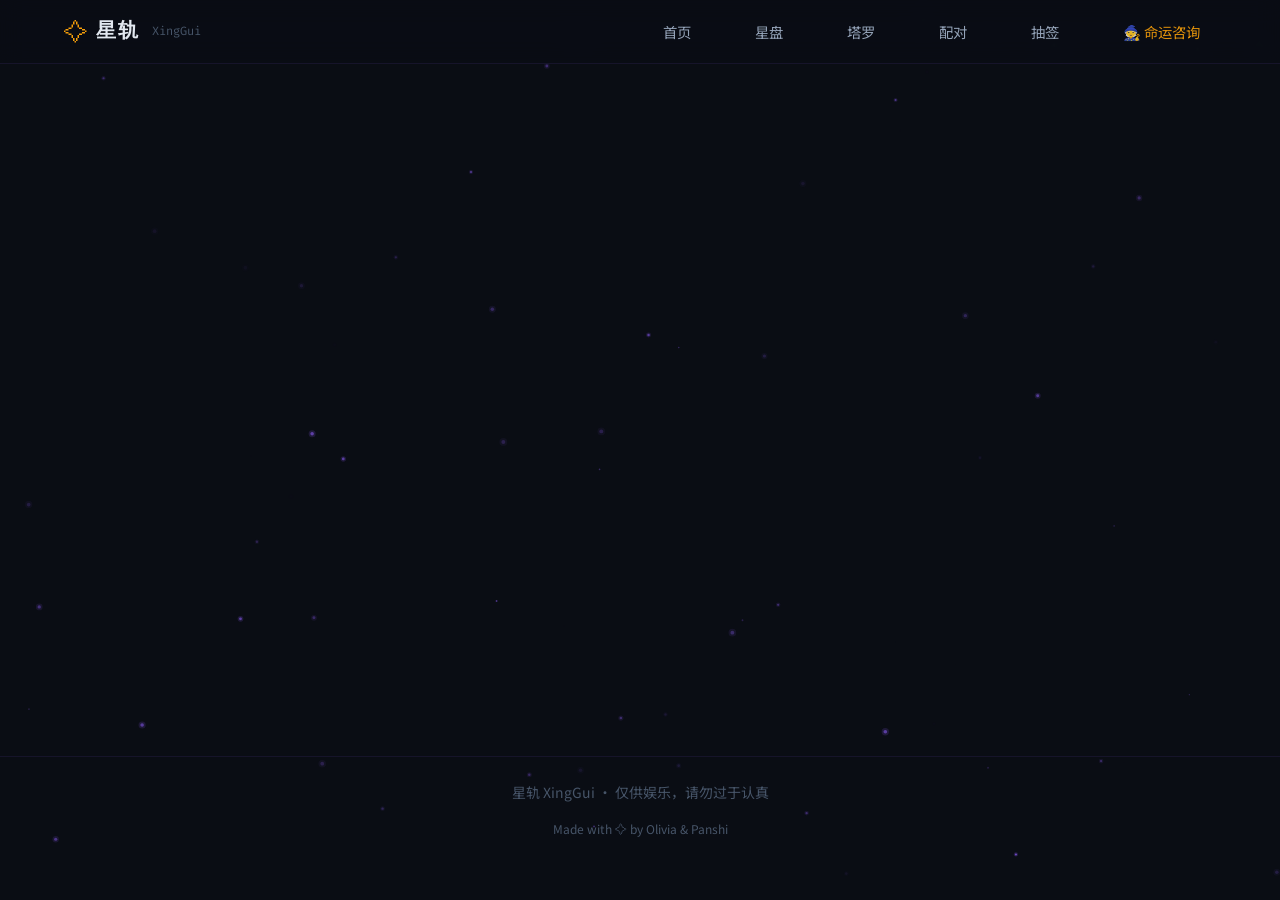
==== index.html @ 96f5ab0b "Initial commit: xinggui star fortune system" ====
<!DOCTYPE html>
<html lang="zh-CN">
<head>
  <meta charset="UTF-8">
  <meta name="viewport" content="width=device-width, initial-scale=1.0">
  <title>星轨 XingGui — 玄学与星座运势</title>
  <meta name="description" content="仰望星空，读懂自己的轨迹。星座运势、星盘分析、塔罗占卜、签文解读。">
  <link rel="preconnect" href="https://fonts.googleapis.com">
  <link rel="preconnect" href="https://fonts.gstatic.com" crossorigin>
  <link href="https://fonts.googleapis.com/css2?family=Cinzel:wght@400;600;700&family=Fira+Code:wght@400;500&family=Noto+Sans+SC:wght@300;400;500;700&display=swap" rel="stylesheet">
  <link rel="stylesheet" href="css/variables.css">
  <link rel="stylesheet" href="css/base.css">
  <link rel="stylesheet" href="css/components.css">
  <link rel="stylesheet" href="css/pages.css">
  <link rel="icon" href="data:image/svg+xml,<svg xmlns='http://www.w3.org/2000/svg' viewBox='0 0 100 100'><text y='.9em' font-size='90'>🌟</text></svg>">
</head>
<body>
  <!-- Star dust canvas background -->
  <canvas id="starCanvas"></canvas>

  <!-- Header -->
  <header class="header">
    <div class="header-inner">
      <a href="#/" class="logo">
        <span class="logo-icon">✧</span>
        <span class="logo-text">星轨</span>
        <span class="logo-sub">XingGui</span>
      </a>
      <nav class="nav" id="mainNav">
        <a href="#/" class="nav-link" data-page="home">首页</a>
        <a href="#/chart" class="nav-link" data-page="chart">星盘</a>
        <a href="#/tarot" class="nav-link" data-page="tarot">塔罗</a>
        <a href="#/compatibility" class="nav-link" data-page="compatibility">配对</a>
        <a href="#/fortune" class="nav-link" data-page="fortune">抽签</a>
        <a href="#/fate" class="nav-link nav-link-fate" data-page="fate">🧙 命运咨询</a>
      </nav>
      <button class="nav-toggle" id="navToggle" aria-label="菜单">
        <span></span><span></span><span></span>
      </button>
    </div>
  </header>

  <!-- Main content -->
  <main class="main" id="app">
    <!-- Page content injected here -->
  </main>

  <!-- Footer -->
  <footer class="footer">
    <p>星轨 XingGui · 仅供娱乐，请勿过于认真</p>
    <p class="footer-sub">Made with ✧ by Olivia &amp; Panshi</p>
  </footer>

  <!-- Star dust particle effect -->
  <script src="js/utils/starfield.js"></script>
  <!-- Main app -->
  <script src="js/api.js"></script>
  <script src="js/app.js"></script>
</body>
</html>
---- css/variables.css ----
:root {
  /* Colors */
  --bg-primary: #0a0d14;
  --bg-secondary: #12182a;
  --bg-tertiary: #1a2140;
  --accent-purple: #8b5cf6;
  --accent-purple-dim: #7c3aed;
  --accent-gold: #f59e0b;
  --accent-cyan: #22d3ee;
  --text-primary: #e2e8f0;
  --text-secondary: #94a3b8;
  --text-muted: #475569;
  --danger: #ef4444;
  --warning: #f59e0b;
  --success: #22c55e;

  /* Typography */
  --font-display: 'Cinzel', serif;
  --font-body: 'Noto Sans SC', sans-serif;
  --font-mono: 'Fira Code', monospace;

  /* Spacing */
  --space-xs: 4px;
  --space-sm: 8px;
  --space-md: 16px;
  --space-lg: 24px;
  --space-xl: 32px;
  --space-2xl: 48px;
  --space-3xl: 64px;

  /* Borders */
  --radius-sm: 8px;
  --radius-md: 16px;
  --radius-lg: 24px;
  --radius-full: 9999px;

  /* Shadows */
  --shadow-card: 0 4px 24px rgba(0, 0, 0, 0.4);
  --shadow-glow-purple: 0 0 20px rgba(139, 92, 246, 0.3);
  --shadow-glow-gold: 0 0 20px rgba(245, 158, 11, 0.3);
  --shadow-glow-cyan: 0 0 20px rgba(34, 211, 238, 0.3);

  /* Transitions */
  --transition-fast: 150ms ease;
  --transition-normal: 300ms ease;
  --transition-slow: 500ms ease;

  /* Layout */
  --max-width: 1200px;
  --header-height: 64px;
}
---- css/base.css ----
*, *::before, *::after {
  box-sizing: border-box;
  margin: 0;
  padding: 0;
}

html {
  scroll-behavior: smooth;
}

body {
  font-family: var(--font-body);
  background-color: var(--bg-primary);
  color: var(--text-primary);
  line-height: 1.6;
  min-height: 100vh;
  overflow-x: hidden;
}

/* Scrollbar */
::-webkit-scrollbar {
  width: 8px;
  height: 8px;
}
::-webkit-scrollbar-track {
  background: var(--bg-secondary);
}
::-webkit-scrollbar-thumb {
  background: var(--bg-tertiary);
  border-radius: var(--radius-full);
}
::-webkit-scrollbar-thumb:hover {
  background: var(--accent-purple-dim);
}

/* Typography */
h1, h2, h3, h4, h5, h6 {
  font-family: var(--font-display);
  font-weight: 600;
  line-height: 1.2;
  letter-spacing: 0.05em;
}

h1 { font-size: 2.5rem; }
h2 { font-size: 2rem; }
h3 { font-size: 1.5rem; }
h4 { font-size: 1.25rem; }

p { margin-bottom: var(--space-md); }
p:last-child { margin-bottom: 0; }

a {
  color: var(--accent-purple);
  text-decoration: none;
  transition: color var(--transition-fast);
}
a:hover { color: var(--accent-cyan); }

button {
  font-family: var(--font-body);
  cursor: pointer;
  border: none;
  background: none;
}

input, select, textarea {
  font-family: var(--font-body);
  font-size: 1rem;
}

/* Utilities */
.container {
  max-width: var(--max-width);
  margin: 0 auto;
  padding: 0 var(--space-lg);
}

.text-center { text-align: center; }
.text-gold { color: var(--accent-gold); }
.text-cyan { color: var(--accent-cyan); }
.text-purple { color: var(--accent-purple); }
.text-muted { color: var(--text-muted); }
.text-secondary { color: var(--text-secondary); }

.hidden { display: none !important; }

/* Canvas background */
#starCanvas {
  position: fixed;
  top: 0;
  left: 0;
  width: 100%;
  height: 100%;
  pointer-events: none;
  z-index: 0;
}

/* Layout wrappers */
.header {
  position: fixed;
  top: 0;
  left: 0;
  right: 0;
  height: var(--header-height);
  background: rgba(10, 13, 20, 0.85);
  backdrop-filter: blur(12px);
  -webkit-backdrop-filter: blur(12px);
  border-bottom: 1px solid rgba(139, 92, 246, 0.1);
  z-index: 100;
}

.header-inner {
  max-width: var(--max-width);
  margin: 0 auto;
  padding: 0 var(--space-lg);
  height: 100%;
  display: flex;
  align-items: center;
  justify-content: space-between;
}

.main {
  position: relative;
  z-index: 1;
  min-height: calc(100vh - var(--header-height) - 80px);
  padding-top: calc(var(--header-height) + var(--space-xl));
  padding-bottom: var(--space-3xl);
}

.footer {
  position: relative;
  z-index: 1;
  text-align: center;
  padding: var(--space-lg);
  color: var(--text-muted);
  font-size: 0.875rem;
  border-top: 1px solid rgba(139, 92, 246, 0.1);
}

.footer-sub {
  margin-top: var(--space-xs);
  font-size: 0.75rem;
  color: var(--text-muted);
}

/* Mobile nav */
.nav-toggle {
  display: none;
  flex-direction: column;
  gap: 5px;
  padding: var(--space-sm);
  background: none;
  border: none;
  cursor: pointer;
}

.nav-toggle span {
  display: block;
  width: 24px;
  height: 2px;
  background: var(--text-primary);
  transition: var(--transition-fast);
}

@media (max-width: 768px) {
  .nav {
    position: fixed;
    top: var(--header-height);
    left: 0;
    right: 0;
    background: rgba(10, 13, 20, 0.98);
    backdrop-filter: blur(12px);
    flex-direction: column;
    padding: var(--space-lg);
    gap: var(--space-md);
    transform: translateY(-100%);
    opacity: 0;
    pointer-events: none;
    transition: var(--transition-normal);
  }

  .nav.active {
    transform: translateY(0);
    opacity: 1;
    pointer-events: auto;
  }

  .nav-toggle {
    display: flex;
  }
}

/* Page fade in */
.page-enter {
  animation: fadeIn 0.3s ease forwards;
}

@keyframes fadeIn {
  from { opacity: 0; transform: translateY(10px); }
  to { opacity: 1; transform: translateY(0); }
}

/* Skeleton loading */
.skeleton {
  background: linear-gradient(
    90deg,
    var(--bg-secondary) 25%,
    var(--bg-tertiary) 50%,
    var(--bg-secondary) 75%
  );
  background-size: 200% 100%;
  animation: shimmer 1.5s infinite;
  border-radius: var(--radius-sm);
}

@keyframes shimmer {
  0% { background-position: 200% 0; }
  100% { background-position: -200% 0; }
}


.nav-link-fate {
  color: var(--accent-gold) !important;
  opacity: 0.9;
}

.nav-link-fate:hover {
  opacity: 1;
}
---- css/components.css ----
/* ===== Logo ===== */
.logo {
  display: flex;
  align-items: center;
  gap: var(--space-sm);
  color: var(--text-primary);
  text-decoration: none;
}

.logo-icon {
  font-size: 1.5rem;
  color: var(--accent-gold);
  animation: pulse 3s ease-in-out infinite;
}

@keyframes pulse {
  0%, 100% { opacity: 1; }
  50% { opacity: 0.6; }
}

.logo-text {
  font-family: var(--font-display);
  font-size: 1.25rem;
  font-weight: 700;
  letter-spacing: 0.1em;
}

.logo-sub {
  font-family: var(--font-mono);
  font-size: 0.75rem;
  color: var(--text-muted);
  margin-left: var(--space-xs);
}

/* ===== Nav ===== */
.nav {
  display: flex;
  gap: var(--space-xl);
}

.nav-link {
  font-size: 0.9rem;
  color: var(--text-secondary);
  padding: var(--space-sm) var(--space-md);
  border-radius: var(--radius-sm);
  transition: var(--transition-fast);
  position: relative;
}

.nav-link::after {
  content: '';
  position: absolute;
  bottom: 0;
  left: 50%;
  width: 0;
  height: 2px;
  background: var(--accent-purple);
  transition: var(--transition-normal);
  transform: translateX(-50%);
}

.nav-link:hover {
  color: var(--text-primary);
}

.nav-link:hover::after,
.nav-link.active::after {
  width: 60%;
}

.nav-link.active {
  color: var(--accent-purple);
}

/* ===== Buttons ===== */
.btn {
  display: inline-flex;
  align-items: center;
  justify-content: center;
  gap: var(--space-sm);
  padding: var(--space-md) var(--space-xl);
  border-radius: var(--radius-sm);
  font-size: 1rem;
  font-weight: 500;
  transition: var(--transition-fast);
  cursor: pointer;
  border: none;
}

.btn-primary {
  background: var(--accent-purple);
  color: white;
  box-shadow: var(--shadow-glow-purple);
}

.btn-primary:hover {
  background: var(--accent-purple-dim);
  transform: translateY(-2px);
  box-shadow: 0 0 30px rgba(139, 92, 246, 0.5);
}

.btn-secondary {
  background: transparent;
  color: var(--accent-purple);
  border: 1px solid var(--accent-purple);
}

.btn-secondary:hover {
  background: rgba(139, 92, 246, 0.1);
  transform: translateY(-2px);
}

.btn-ghost {
  background: transparent;
  color: var(--text-secondary);
}

.btn-ghost:hover {
  color: var(--text-primary);
  background: rgba(255, 255, 255, 0.05);
}

.btn:disabled {
  opacity: 0.5;
  cursor: not-allowed;
  transform: none !important;
}

/* ===== Cards ===== */
.card {
  background: var(--bg-secondary);
  border-radius: var(--radius-md);
  padding: var(--space-xl);
  box-shadow: var(--shadow-card);
  border: 1px solid rgba(139, 92, 246, 0.08);
  transition: var(--transition-normal);
}

.card:hover {
  border-color: rgba(139, 92, 246, 0.2);
  box-shadow: var(--shadow-card), var(--shadow-glow-purple);
  transform: translateY(-4px);
}

.card-header {
  margin-bottom: var(--space-lg);
  padding-bottom: var(--space-md);
  border-bottom: 1px solid rgba(139, 92, 246, 0.1);
}

.card-title {
  font-family: var(--font-display);
  font-size: 1.25rem;
  color: var(--accent-purple);
}

/* ===== Forms ===== */
.form-group {
  margin-bottom: var(--space-lg);
}

.form-label {
  display: block;
  margin-bottom: var(--space-sm);
  font-size: 0.9rem;
  color: var(--text-secondary);
}

.form-input {
  width: 100%;
  padding: var(--space-md);
  background: var(--bg-tertiary);
  border: 1px solid rgba(139, 92, 246, 0.2);
  border-radius: var(--radius-sm);
  color: var(--text-primary);
  font-size: 1rem;
  transition: var(--transition-fast);
}

.form-input:focus {
  outline: none;
  border-color: var(--accent-purple);
  box-shadow: 0 0 0 3px rgba(139, 92, 246, 0.15);
}

.form-input::placeholder {
  color: var(--text-muted);
}

.form-select {
  appearance: none;
  background-image: url("data:image/svg+xml,%3Csvg xmlns='http://www.w3.org/2000/svg' width='12' height='12' fill='%2394a3b8' viewBox='0 0 16 16'%3E%3Cpath d='M8 11L3 6h10l-5 5z'/%3E%3C/svg%3E");
  background-repeat: no-repeat;
  background-position: right var(--space-md) center;
  padding-right: var(--space-2xl);
}

/* ===== Zodiac Grid ===== */
.zodiac-grid {
  display: grid;
  grid-template-columns: repeat(4, 1fr);
  gap: var(--space-md);
}

.zodiac-item {
  display: flex;
  flex-direction: column;
  align-items: center;
  gap: var(--space-sm);
  padding: var(--space-md);
  background: var(--bg-tertiary);
  border: 2px solid transparent;
  border-radius: var(--radius-md);
  cursor: pointer;
  transition: var(--transition-fast);
}

.zodiac-item:hover {
  border-color: rgba(139, 92, 246, 0.3);
  transform: scale(1.05);
}

.zodiac-item.selected {
  border-color: var(--accent-gold);
  background: rgba(245, 158, 11, 0.1);
  box-shadow: var(--shadow-glow-gold);
}

.zodiac-icon {
  font-size: 2rem;
  transition: var(--transition-fast);
}

.zodiac-name {
  font-size: 0.85rem;
  color: var(--text-secondary);
}

.zodiac-item.selected .zodiac-name {
  color: var(--accent-gold);
}

@media (max-width: 768px) {
  .zodiac-grid {
    grid-template-columns: repeat(3, 1fr);
  }
}

/* ===== Fortune Score ===== */
.fortune-score {
  display: flex;
  flex-direction: column;
  align-items: center;
  gap: var(--space-md);
  padding: var(--space-xl);
}

.score-circle {
  position: relative;
  width: 120px;
  height: 120px;
}

.score-circle svg {
  transform: rotate(-90deg);
}

.score-circle-bg {
  fill: none;
  stroke: var(--bg-tertiary);
  stroke-width: 8;
}

.score-circle-fill {
  fill: none;
  stroke: url(#scoreGradient);
  stroke-width: 8;
  stroke-linecap: round;
  stroke-dasharray: 339.292;
  stroke-dashoffset: 339.292;
  transition: stroke-dashoffset 1.5s ease-out;
}

.score-number {
  position: absolute;
  top: 50%;
  left: 50%;
  transform: translate(-50%, -50%);
  font-family: var(--font-mono);
  font-size: 2rem;
  font-weight: 700;
  color: var(--accent-gold);
}

.score-label {
  font-size: 0.9rem;
  color: var(--text-muted);
  text-transform: uppercase;
  letter-spacing: 0.1em;
}

/* ===== Progress Bars ===== */
.progress-item {
  margin-bottom: var(--space-md);
}

.progress-header {
  display: flex;
  justify-content: space-between;
  margin-bottom: var(--space-xs);
  font-size: 0.9rem;
}

.progress-label {
  color: var(--text-secondary);
}

.progress-value {
  font-family: var(--font-mono);
  color: var(--accent-cyan);
}

.progress-bar {
  height: 6px;
  background: var(--bg-tertiary);
  border-radius: var(--radius-full);
  overflow: hidden;
}

.progress-fill {
  height: 100%;
  background: linear-gradient(90deg, var(--accent-purple), var(--accent-cyan));
  border-radius: var(--radius-full);
  width: 0;
  transition: width 1s ease-out;
}

/* ===== Stars ===== */
.stars {
  display: flex;
  gap: var(--space-xs);
}

.star {
  font-size: 1.25rem;
  color: var(--text-muted);
  transition: var(--transition-fast);
}

.star.filled {
  color: var(--accent-gold);
  animation: starPop 0.3s ease forwards;
}

@keyframes starPop {
  0% { transform: scale(0); }
  50% { transform: scale(1.3); }
  100% { transform: scale(1); }
}

/* ===== Lucky Info ===== */
.lucky-info {
  display: flex;
  gap: var(--space-lg);
  flex-wrap: wrap;
  justify-content: center;
}

.lucky-item {
  display: flex;
  flex-direction: column;
  align-items: center;
  gap: var(--space-xs);
  padding: var(--space-md);
  background: var(--bg-tertiary);
  border-radius: var(--radius-sm);
  min-width: 80px;
}

.lucky-icon {
  font-size: 1.5rem;
}

.lucky-label {
  font-size: 0.75rem;
  color: var(--text-muted);
  text-transform: uppercase;
  letter-spacing: 0.05em;
}

.lucky-value {
  font-family: var(--font-mono);
  font-size: 1rem;
  color: var(--accent-gold);
}

/* ===== Fortune Tip ===== */
.fortune-tip {
  margin-top: var(--space-xl);
  padding: var(--space-lg);
  background: rgba(139, 92, 246, 0.1);
  border-left: 3px solid var(--accent-purple);
  border-radius: 0 var(--radius-sm) var(--radius-sm) 0;
  font-style: italic;
  color: var(--text-secondary);
}

/* ===== Tarot Card ===== */
.tarot-container {
  perspective: 1000px;
  display: flex;
  justify-content: center;
  gap: var(--space-lg);
  flex-wrap: wrap;
}

.tarot-card {
  position: relative;
  width: 160px;
  height: 240px;
  cursor: pointer;
  transform-style: preserve-3d;
  transition: transform 0.8s ease;
}

.tarot-card.flipped {
  transform: rotateY(180deg);
}

.tarot-card.reversed {
  transform: rotateY(180deg) scaleY(-1);
}

.tarot-card.reversed.flipped {
  transform: rotateY(0deg) scaleY(-1);
}

.tarot-front,
.tarot-back {
  position: absolute;
  width: 100%;
  height: 100%;
  backface-visibility: hidden;
  border-radius: var(--radius-md);
  display: flex;
  flex-direction: column;
  align-items: center;
  justify-content: center;
  padding: var(--space-md);
}

.tarot-back {
  background: linear-gradient(135deg, #1a1a2e 0%, #16213e 50%, #0f0f23 100%);
  border: 2px solid var(--accent-gold);
  box-shadow: var(--shadow-card);
}

.tarot-back-pattern {
  width: 100%;
  height: 100%;
  border: 1px solid rgba(245, 158, 11, 0.3);
  border-radius: var(--radius-sm);
  display: flex;
  align-items: center;
  justify-content: center;
  font-size: 3rem;
  color: var(--accent-gold);
}

.tarot-front {
  background: var(--bg-secondary);
  border: 2px solid var(--accent-purple);
  transform: rotateY(180deg);
  text-align: center;
  box-shadow: var(--shadow-card);
}

.tarot-name {
  font-family: var(--font-display);
  font-size: 0.9rem;
  color: var(--accent-purple);
  margin-bottom: var(--space-sm);
}

.tarot-meaning {
  font-size: 0.8rem;
  color: var(--text-secondary);
  line-height: 1.4;
}

/* ===== Fortune Stick ===== */
.fortune-stick-container {
  display: flex;
  flex-direction: column;
  align-items: center;
  gap: var(--space-xl);
}

.fortune-bamboo {
  position: relative;
  width: 120px;
  height: 300px;
  cursor: pointer;
  transition: transform 0.1s;
}

.fortune-bamboo.shaking {
  animation: shake 0.5s ease-in-out infinite;
}

@keyframes shake {
  0%, 100% { transform: rotate(-3deg); }
  50% { transform: rotate(3deg); }
}

.fortune-bamboo-body {
  position: absolute;
  bottom: 0;
  left: 50%;
  transform: translateX(-50%);
  width: 60px;
  height: 200px;
  background: linear-gradient(90deg, #8B7355 0%, #A0896C 50%, #8B7355 100%);
  border-radius: var(--radius-sm) var(--radius-sm) var(--radius-lg) var(--radius-lg);
  box-shadow: inset -5px 0 10px rgba(0,0,0,0.3);
}

.fortune-bamboo-joint {
  position: absolute;
  left: 50%;
  transform: translateX(-50%);
  width: 64px;
  height: 8px;
  background: linear-gradient(90deg, #6B5344 0%, #8B7355 50%, #6B5344 100%);
  border-radius: 2px;
}

.fortune-bamboo-joint:nth-child(2) { bottom: 60px; }
.fortune-bamboo-joint:nth-child(3) { bottom: 130px; }

.fortune-stick-result {
  display: none;
  flex-direction: column;
  align-items: center;
  gap: var(--space-md);
  padding: var(--space-xl);
  background: var(--bg-secondary);
  border-radius: var(--radius-md);
  border: 2px solid;
  text-align: center;
  animation: fadeIn 0.5s ease;
}

.fortune-stick-result.show {
  display: flex;
}

.fortune-stick-result.great-good { border-color: var(--success); }
.fortune-stick-result.good { border-color: var(--accent-cyan); }
.fortune-stick-result.moderate { border-color: var(--accent-gold); }
.fortune-stick-result.bad { border-color: var(--warning); }
.fortune-stick-result.great-bad { border-color: var(--danger); }

.result-level {
  font-family: var(--font-display);
  font-size: 1.5rem;
  padding: var(--space-sm) var(--space-lg);
  border-radius: var(--radius-sm);
}

.great-good .result-level { background: rgba(34, 197, 94, 0.2); color: var(--success); }
.good .result-level { background: rgba(34, 211, 238, 0.2); color: var(--accent-cyan); }
.moderate .result-level { background: rgba(245, 158, 11, 0.2); color: var(--accent-gold); }
.bad .result-level { background: rgba(245, 158, 11, 0.2); color: var(--warning); }
.great-bad .result-level { background: rgba(239, 68, 68, 0.2); color: var(--danger); }

.result-text {
  font-size: 1.1rem;
  line-height: 1.8;
  max-width: 400px;
}

/* ===== Section Title ===== */
.section-title {
  text-align: center;
  margin-bottom: var(--space-2xl);
}

.section-title h2 {
  font-family: var(--font-display);
  color: var(--accent-purple);
  margin-bottom: var(--space-sm);
}

.section-title p {
  color: var(--text-muted);
  font-size: 0.95rem;
}
---- css/pages.css ----
/* ===== Home Page ===== */
.home-hero {
  text-align: center;
  padding: var(--space-3xl) 0;
}

.home-hero h1 {
  font-size: 3rem;
  margin-bottom: var(--space-md);
  background: linear-gradient(135deg, var(--accent-purple), var(--accent-cyan));
  -webkit-background-clip: text;
  -webkit-text-fill-color: transparent;
  background-clip: text;
}

.home-hero p {
  font-size: 1.1rem;
  color: var(--text-secondary);
  max-width: 500px;
  margin: 0 auto var(--space-xl);
}

.home-content {
  max-width: 600px;
  margin: 0 auto;
}

.home-zodiac-select {
  margin-bottom: var(--space-xl);
}

.home-zodiac-label {
  text-align: center;
  margin-bottom: var(--space-md);
  font-size: 1rem;
  color: var(--text-secondary);
}

/* ===== Chart Page ===== */
.chart-container {
  max-width: 800px;
  margin: 0 auto;
}

.chart-form {
  background: var(--bg-secondary);
  border-radius: var(--radius-md);
  padding: var(--space-xl);
  margin-bottom: var(--space-xl);
}

.chart-form-row {
  display: grid;
  grid-template-columns: repeat(3, 1fr);
  gap: var(--space-lg);
}

@media (max-width: 768px) {
  .chart-form-row {
    grid-template-columns: 1fr;
  }
}

.chart-result {
  display: none;
}

.chart-result.show {
  display: block;
  animation: fadeIn 0.5s ease;
}

.chart-main-signs {
  display: grid;
  grid-template-columns: repeat(3, 1fr);
  gap: var(--space-lg);
  margin-bottom: var(--space-xl);
}

.main-sign {
  text-align: center;
  padding: var(--space-xl);
  background: var(--bg-secondary);
  border-radius: var(--radius-md);
  border: 1px solid rgba(139, 92, 246, 0.1);
}

.main-sign-icon {
  font-size: 3rem;
  margin-bottom: var(--space-md);
}

.main-sign-label {
  font-size: 0.85rem;
  color: var(--text-muted);
  text-transform: uppercase;
  letter-spacing: 0.1em;
  margin-bottom: var(--space-xs);
}

.main-sign-value {
  font-family: var(--font-display);
  font-size: 1.5rem;
  color: var(--accent-gold);
}

/* ===== Tarot Page ===== */
.tarot-layout {
  max-width: 900px;
  margin: 0 auto;
}

.tarot-mode-select {
  display: flex;
  justify-content: center;
  gap: var(--space-lg);
  margin-bottom: var(--space-xl);
}

.tarot-mode-btn {
  padding: var(--space-md) var(--space-xl);
  background: var(--bg-secondary);
  border: 1px solid rgba(139, 92, 246, 0.2);
  border-radius: var(--radius-sm);
  color: var(--text-secondary);
  cursor: pointer;
  transition: var(--transition-fast);
}

.tarot-mode-btn:hover,
.tarot-mode-btn.active {
  border-color: var(--accent-purple);
  color: var(--accent-purple);
  background: rgba(139, 92, 246, 0.1);
}

.tarot-draw-btn {
  display: block;
  margin: var(--space-xl) auto 0;
}

.tarot-reading {
  display: none;
  margin-top: var(--space-xl);
  text-align: center;
}

.tarot-reading.show {
  display: block;
  animation: fadeIn 0.5s ease;
}

.tarot-reading-title {
  font-family: var(--font-display);
  font-size: 1.25rem;
  color: var(--accent-purple);
  margin-bottom: var(--space-lg);
}

.tarot-position-meanings {
  display: flex;
  justify-content: center;
  gap: var(--space-xl);
  margin-top: var(--space-xl);
  flex-wrap: wrap;
}

.tarot-position {
  padding: var(--space-lg);
  background: var(--bg-secondary);
  border-radius: var(--radius-md);
  min-width: 200px;
  text-align: center;
}

.tarot-position-label {
  font-size: 0.85rem;
  color: var(--text-muted);
  text-transform: uppercase;
  letter-spacing: 0.1em;
  margin-bottom: var(--space-sm);
}

.tarot-position-name {
  font-family: var(--font-display);
  font-size: 1.1rem;
  color: var(--accent-gold);
  margin-bottom: var(--space-sm);
}

.tarot-position-meaning {
  font-size: 0.9rem;
  color: var(--text-secondary);
}

/* ===== Compatibility Page ===== */
.compat-container {
  max-width: 700px;
  margin: 0 auto;
}

.compat-form {
  background: var(--bg-secondary);
  border-radius: var(--radius-md);
  padding: var(--space-xl);
  margin-bottom: var(--space-xl);
}

.compat-form-row {
  display: grid;
  grid-template-columns: repeat(2, 1fr);
  gap: var(--space-lg);
  margin-bottom: var(--space-lg);
}

.compat-vs {
  display: flex;
  align-items: center;
  justify-content: center;
  font-family: var(--font-display);
  font-size: 1.5rem;
  color: var(--accent-purple);
}

@media (max-width: 768px) {
  .compat-form-row {
    grid-template-columns: 1fr;
  }
  .compat-vs {
    padding: var(--space-md) 0;
  }
}

.compat-result {
  display: none;
}

.compat-result.show {
  display: block;
  animation: fadeIn 0.5s ease;
}

.compat-score-section {
  text-align: center;
  margin-bottom: var(--space-xl);
}

.compat-score-circle {
  width: 180px;
  height: 180px;
  margin: 0 auto var(--space-lg);
}

.compat-details {
  display: grid;
  grid-template-columns: repeat(2, 1fr);
  gap: var(--space-lg);
}

@media (max-width: 768px) {
  .compat-details {
    grid-template-columns: 1fr;
  }
}

.compat-detail-card {
  padding: var(--space-lg);
  background: var(--bg-secondary);
  border-radius: var(--radius-md);
  text-align: center;
}

.compat-detail-label {
  font-size: 0.85rem;
  color: var(--text-muted);
  margin-bottom: var(--space-sm);
}

.compat-detail-value {
  font-family: var(--font-mono);
  font-size: 1.5rem;
  color: var(--accent-cyan);
}

.compat-analysis {
  margin-top: var(--space-xl);
  padding: var(--space-xl);
  background: var(--bg-secondary);
  border-radius: var(--radius-md);
}

.compat-analysis h3 {
  font-family: var(--font-display);
  color: var(--accent-purple);
  margin-bottom: var(--space-md);
}

.compat-analysis p {
  color: var(--text-secondary);
  line-height: 1.8;
}

/* ===== Fortune Page ===== */
.fortune-container {
  max-width: 500px;
  margin: 0 auto;
  text-align: center;
}

.fortune-question {
  margin-bottom: var(--space-xl);
}

.fortune-question-input {
  width: 100%;
  padding: var(--space-md);
  background: var(--bg-secondary);
  border: 1px solid rgba(139, 92, 246, 0.2);
  border-radius: var(--radius-sm);
  color: var(--text-primary);
  font-size: 1rem;
  text-align: center;
  transition: var(--transition-fast);
}

.fortune-question-input:focus {
  outline: none;
  border-color: var(--accent-purple);
  box-shadow: 0 0 0 3px rgba(139, 92, 246, 0.15);
}

.fortune-question-input::placeholder {
  color: var(--text-muted);
}

.fortune-bamboo-wrapper {
  display: flex;
  justify-content: center;
  margin: var(--space-xl) 0;
}

.fortune-instruction {
  color: var(--text-muted);
  font-size: 0.9rem;
}

.fortune-reset-btn {
  margin-top: var(--space-lg);
}
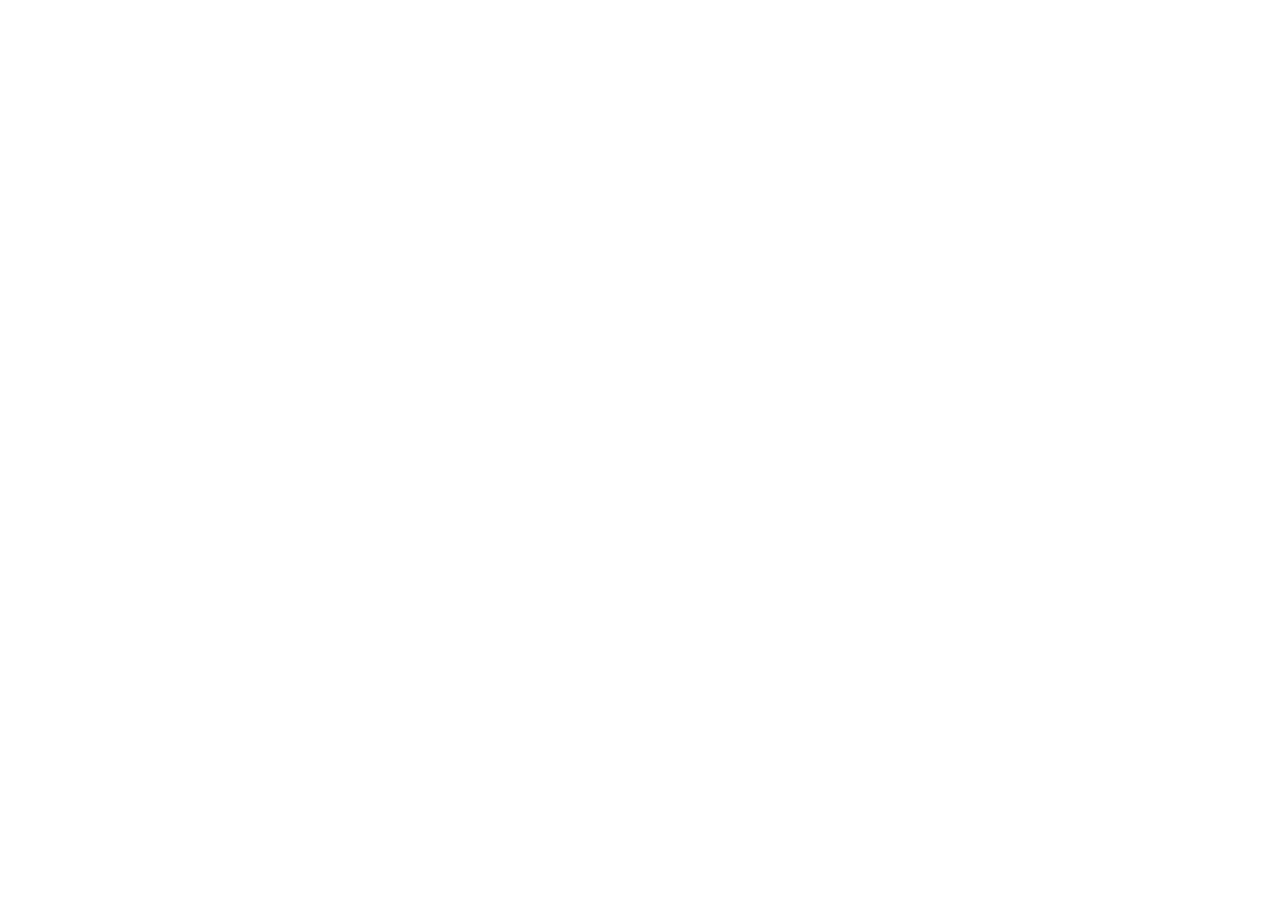
==== commit 31e6700c: "Fix: use China Google Fonts mirror" ====
--- a/index.html
+++ b/index.html
@@ -3,16 +3,16 @@
 <head>
   <meta charset="UTF-8">
   <meta name="viewport" content="width=device-width, initial-scale=1.0">
-  <title>星轨 XingGui — 玄学与星座运势</title>
-  <meta name="description" content="仰望星空，读懂自己的轨迹。星座运势、星盘分析、塔罗占卜、签文解读。">
-  <link rel="preconnect" href="https://fonts.googleapis.com">
-  <link rel="preconnect" href="https://fonts.gstatic.com" crossorigin>
-  <link href="https://fonts.googleapis.com/css2?family=Cinzel:wght@400;600;700&family=Fira+Code:wght@400;500&family=Noto+Sans+SC:wght@300;400;500;700&display=swap" rel="stylesheet">
+  <title>鏄熻建 XingGui 鈥?鐜勫涓庢槦搴ц繍鍔?/title>
+  <meta name="description" content="浠版湜鏄熺┖锛岃鎳傝嚜宸辩殑杞ㄨ抗銆傛槦搴ц繍鍔裤€佹槦鐩樺垎鏋愩€佸缃楀崰鍗溿€佺鏂囪В璇汇€?>
+  <link rel="preconnect" href="https://fonts.googleapis.cn">
+  <link rel="preconnect" href="https://fonts.gstatic.cn" crossorigin>
+  <link href="https://fonts.googleapis.cn/css2?family=Cinzel:wght@400;600;700&family=Fira+Code:wght@400;500&family=Noto+Sans+SC:wght@300;400;500;700&display=swap" rel="stylesheet">
   <link rel="stylesheet" href="css/variables.css">
   <link rel="stylesheet" href="css/base.css">
   <link rel="stylesheet" href="css/components.css">
   <link rel="stylesheet" href="css/pages.css">
-  <link rel="icon" href="data:image/svg+xml,<svg xmlns='http://www.w3.org/2000/svg' viewBox='0 0 100 100'><text y='.9em' font-size='90'>🌟</text></svg>">
+  <link rel="icon" href="data:image/svg+xml,<svg xmlns='http://www.w3.org/2000/svg' viewBox='0 0 100 100'><text y='.9em' font-size='90'>馃専</text></svg>">
 </head>
 <body>
   <!-- Star dust canvas background -->
@@ -22,19 +22,19 @@
   <header class="header">
     <div class="header-inner">
       <a href="#/" class="logo">
-        <span class="logo-icon">✧</span>
-        <span class="logo-text">星轨</span>
+        <span class="logo-icon">鉁?/span>
+        <span class="logo-text">鏄熻建</span>
         <span class="logo-sub">XingGui</span>
       </a>
       <nav class="nav" id="mainNav">
-        <a href="#/" class="nav-link" data-page="home">首页</a>
-        <a href="#/chart" class="nav-link" data-page="chart">星盘</a>
-        <a href="#/tarot" class="nav-link" data-page="tarot">塔罗</a>
-        <a href="#/compatibility" class="nav-link" data-page="compatibility">配对</a>
-        <a href="#/fortune" class="nav-link" data-page="fortune">抽签</a>
-        <a href="#/fate" class="nav-link nav-link-fate" data-page="fate">🧙 命运咨询</a>
+        <a href="#/" class="nav-link" data-page="home">棣栭〉</a>
+        <a href="#/chart" class="nav-link" data-page="chart">鏄熺洏</a>
+        <a href="#/tarot" class="nav-link" data-page="tarot">濉旂綏</a>
+        <a href="#/compatibility" class="nav-link" data-page="compatibility">閰嶅</a>
+        <a href="#/fortune" class="nav-link" data-page="fortune">鎶界</a>
+        <a href="#/fate" class="nav-link nav-link-fate" data-page="fate">馃 鍛借繍鍜ㄨ</a>
       </nav>
-      <button class="nav-toggle" id="navToggle" aria-label="菜单">
+      <button class="nav-toggle" id="navToggle" aria-label="鑿滃崟">
         <span></span><span></span><span></span>
       </button>
     </div>
@@ -47,8 +47,8 @@
 
   <!-- Footer -->
   <footer class="footer">
-    <p>星轨 XingGui · 仅供娱乐，请勿过于认真</p>
-    <p class="footer-sub">Made with ✧ by Olivia &amp; Panshi</p>
+    <p>鏄熻建 XingGui 路 浠呬緵濞变箰锛岃鍕胯繃浜庤鐪?/p>
+    <p class="footer-sub">Made with 鉁?by Olivia &amp; Panshi</p>
   </footer>
 
   <!-- Star dust particle effect -->
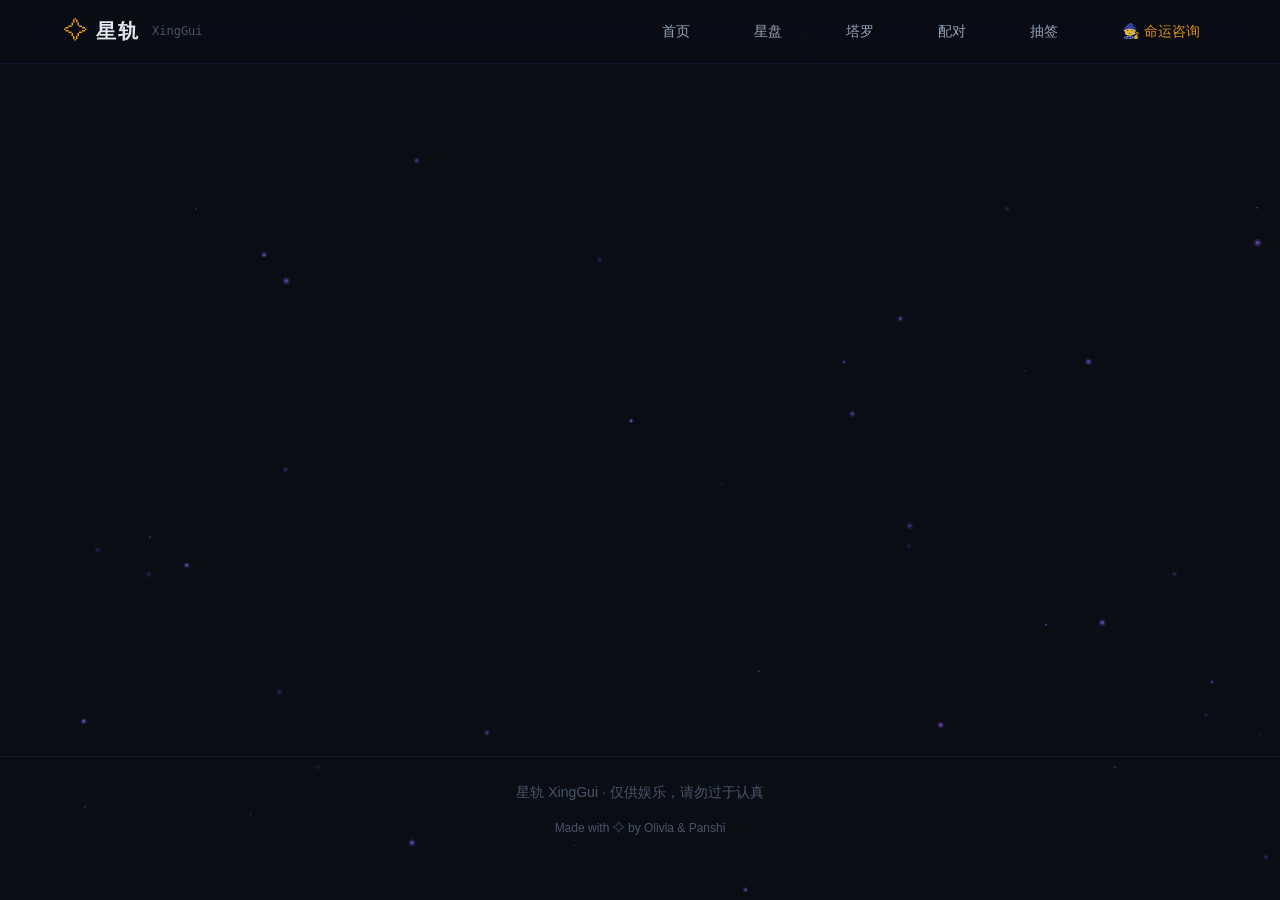
==== commit b6de7fba: "Fix encoding" ====
--- a/index.html
+++ b/index.html
@@ -3,16 +3,21 @@
 <head>
   <meta charset="UTF-8">
   <meta name="viewport" content="width=device-width, initial-scale=1.0">
-  <title>鏄熻建 XingGui 鈥?鐜勫涓庢槦搴ц繍鍔?/title>
-  <meta name="description" content="浠版湜鏄熺┖锛岃鎳傝嚜宸辩殑杞ㄨ抗銆傛槦搴ц繍鍔裤€佹槦鐩樺垎鏋愩€佸缃楀崰鍗溿€佺鏂囪В璇汇€?>
-  <link rel="preconnect" href="https://fonts.googleapis.cn">
-  <link rel="preconnect" href="https://fonts.gstatic.cn" crossorigin>
-  <link href="https://fonts.googleapis.cn/css2?family=Cinzel:wght@400;600;700&family=Fira+Code:wght@400;500&family=Noto+Sans+SC:wght@300;400;500;700&display=swap" rel="stylesheet">
+  <title>星轨 XingGui — 玄学与星座运势</title>
+  <meta name="description" content="仰望星空，读懂自己的轨迹。星座运势、星盘分析、塔罗占卜、签文解读。">
+  <!-- Fonts: use system fonts as fallback -->
+  <style>
+    :root {
+      --font-display: 'Cinzel', 'Songti SC', 'SimSun', serif;
+      --font-body: 'Noto Sans SC', -apple-system, BlinkMacSystemFont, 'Segoe UI', sans-serif;
+      --font-mono: 'Fira Code', 'Menlo', monospace;
+    }
+  </style>
   <link rel="stylesheet" href="css/variables.css">
   <link rel="stylesheet" href="css/base.css">
   <link rel="stylesheet" href="css/components.css">
   <link rel="stylesheet" href="css/pages.css">
-  <link rel="icon" href="data:image/svg+xml,<svg xmlns='http://www.w3.org/2000/svg' viewBox='0 0 100 100'><text y='.9em' font-size='90'>馃専</text></svg>">
+  <link rel="icon" href="data:image/svg+xml,<svg xmlns='http://www.w3.org/2000/svg' viewBox='0 0 100 100'><text y='.9em' font-size='90'>🌟</text></svg>">
 </head>
 <body>
   <!-- Star dust canvas background -->
@@ -22,19 +27,19 @@
   <header class="header">
     <div class="header-inner">
       <a href="#/" class="logo">
-        <span class="logo-icon">鉁?/span>
-        <span class="logo-text">鏄熻建</span>
+        <span class="logo-icon">✧</span>
+        <span class="logo-text">星轨</span>
         <span class="logo-sub">XingGui</span>
       </a>
       <nav class="nav" id="mainNav">
-        <a href="#/" class="nav-link" data-page="home">棣栭〉</a>
-        <a href="#/chart" class="nav-link" data-page="chart">鏄熺洏</a>
-        <a href="#/tarot" class="nav-link" data-page="tarot">濉旂綏</a>
-        <a href="#/compatibility" class="nav-link" data-page="compatibility">閰嶅</a>
-        <a href="#/fortune" class="nav-link" data-page="fortune">鎶界</a>
-        <a href="#/fate" class="nav-link nav-link-fate" data-page="fate">馃 鍛借繍鍜ㄨ</a>
+        <a href="#/" class="nav-link" data-page="home">首页</a>
+        <a href="#/chart" class="nav-link" data-page="chart">星盘</a>
+        <a href="#/tarot" class="nav-link" data-page="tarot">塔罗</a>
+        <a href="#/compatibility" class="nav-link" data-page="compatibility">配对</a>
+        <a href="#/fortune" class="nav-link" data-page="fortune">抽签</a>
+        <a href="#/fate" class="nav-link nav-link-fate" data-page="fate">🧙 命运咨询</a>
       </nav>
-      <button class="nav-toggle" id="navToggle" aria-label="鑿滃崟">
+      <button class="nav-toggle" id="navToggle" aria-label="菜单">
         <span></span><span></span><span></span>
       </button>
     </div>
@@ -47,8 +52,8 @@
 
   <!-- Footer -->
   <footer class="footer">
-    <p>鏄熻建 XingGui 路 浠呬緵濞变箰锛岃鍕胯繃浜庤鐪?/p>
-    <p class="footer-sub">Made with 鉁?by Olivia &amp; Panshi</p>
+    <p>星轨 XingGui · 仅供娱乐，请勿过于认真</p>
+    <p class="footer-sub">Made with ✧ by Olivia &amp; Panshi</p>
   </footer>
 
   <!-- Star dust particle effect -->
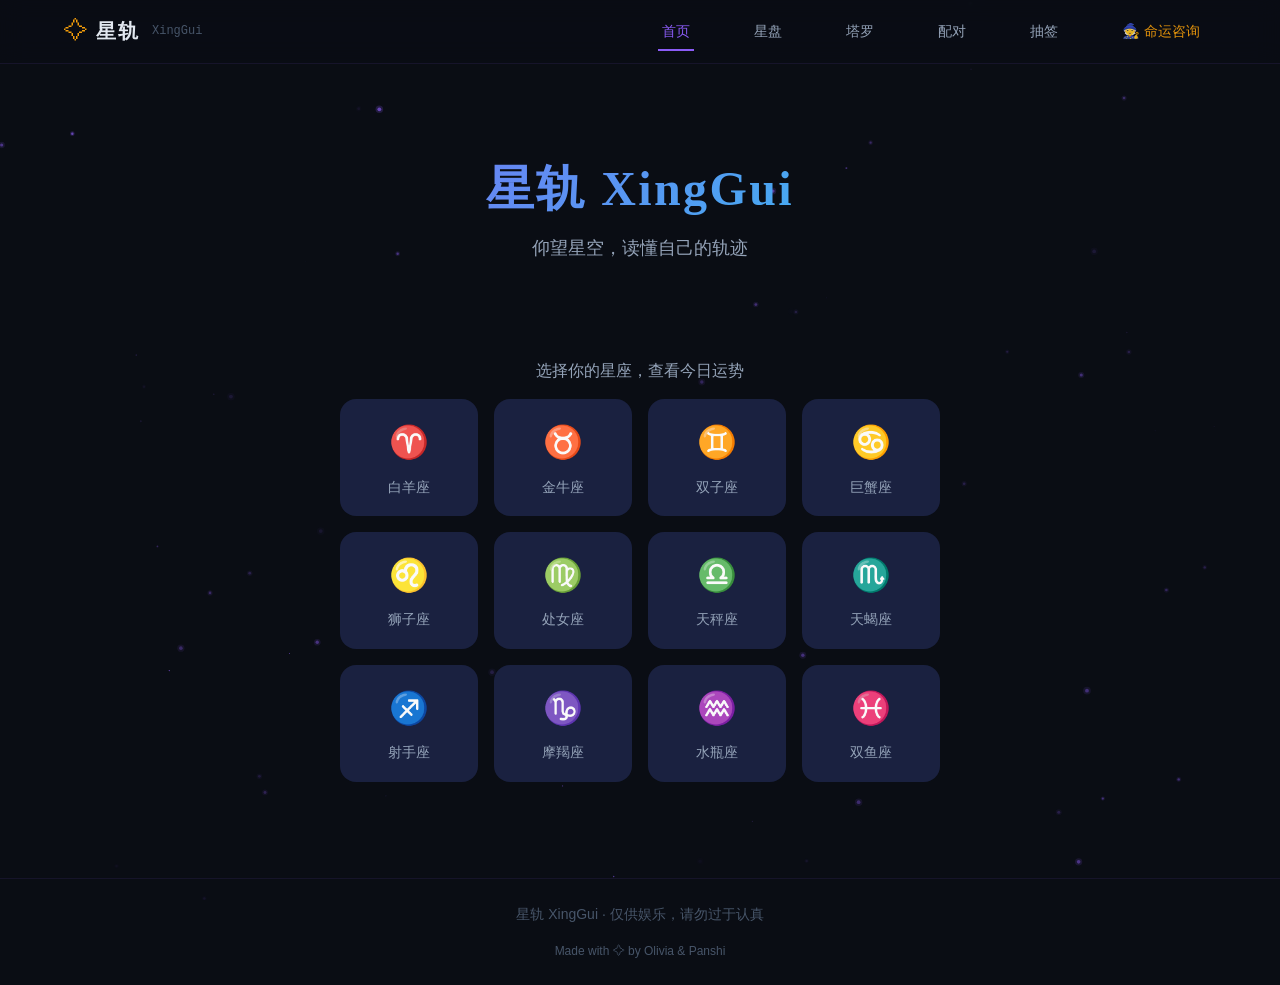
==== commit 1d80808e: "Add iztro CDN" ====
--- a/index.html
+++ b/index.html
@@ -58,6 +58,8 @@
 
   <!-- Star dust particle effect -->
   <script src="js/utils/starfield.js"></script>
+  <!-- Zi Wei Dou Shu library -->
+  <script src="js/iztro.min.js"></script>
   <!-- Main app -->
   <script src="js/api.js"></script>
   <script src="js/app.js"></script>
--- a/css/base.css
+++ b/css/base.css
@@ -226,4 +226,4 @@
 
 .nav-link-fate:hover {
   opacity: 1;
-}
+}
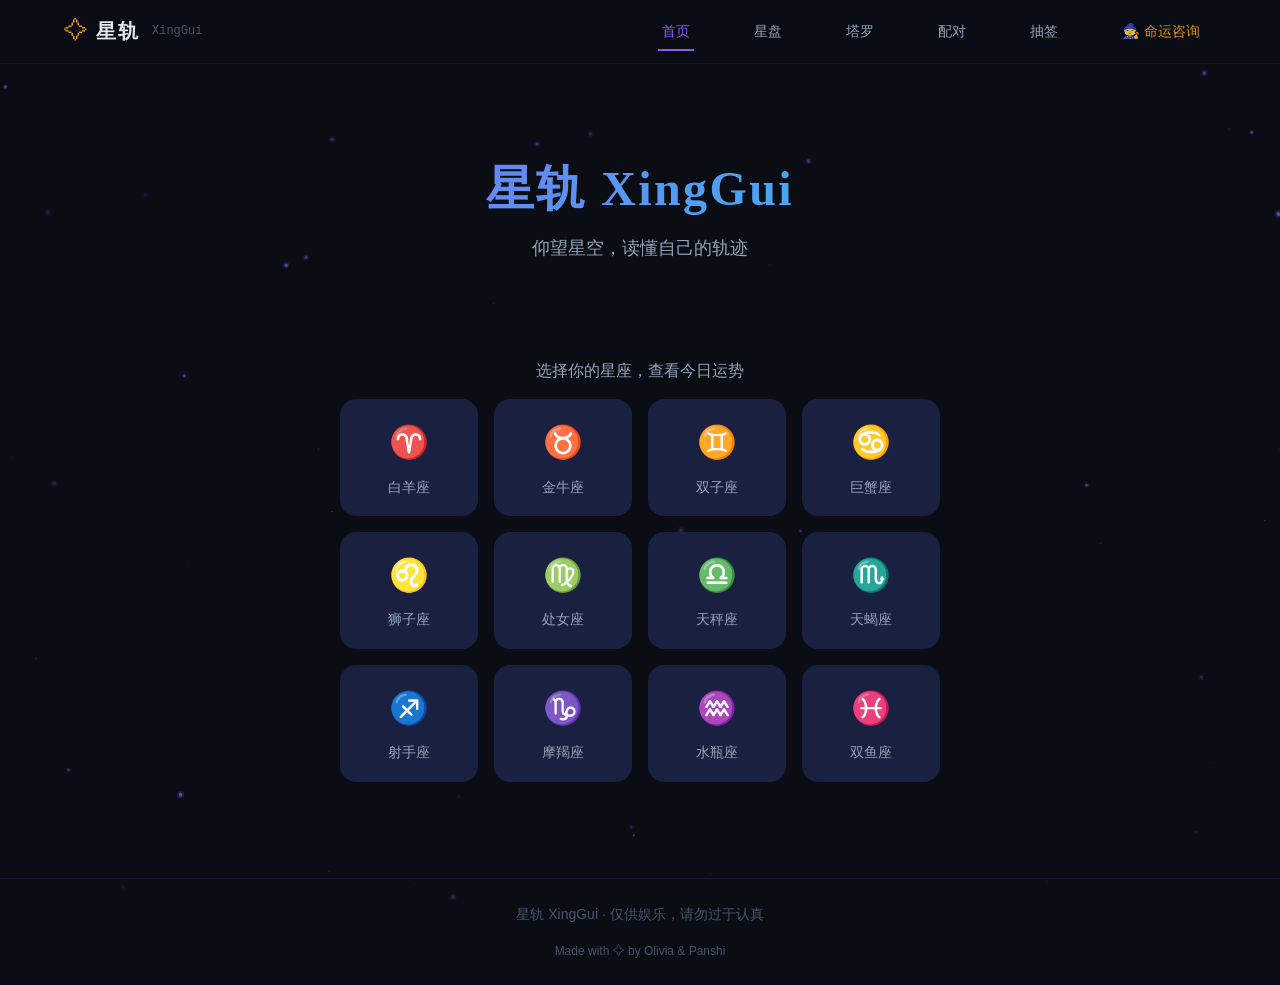
==== commit ed33578c: "Add marked + DOMPurify" ====
--- a/index.html
+++ b/index.html
@@ -58,6 +58,9 @@
 
   <!-- Star dust particle effect -->
   <script src="js/utils/starfield.js"></script>
+  <!-- Markdown parser + sanitizer -->
+  <script src="js/marked.min.js"></script>
+  <script src="js/purify.min.js"></script>
   <!-- Zi Wei Dou Shu library -->
   <script src="js/iztro.min.js"></script>
   <!-- Main app -->
